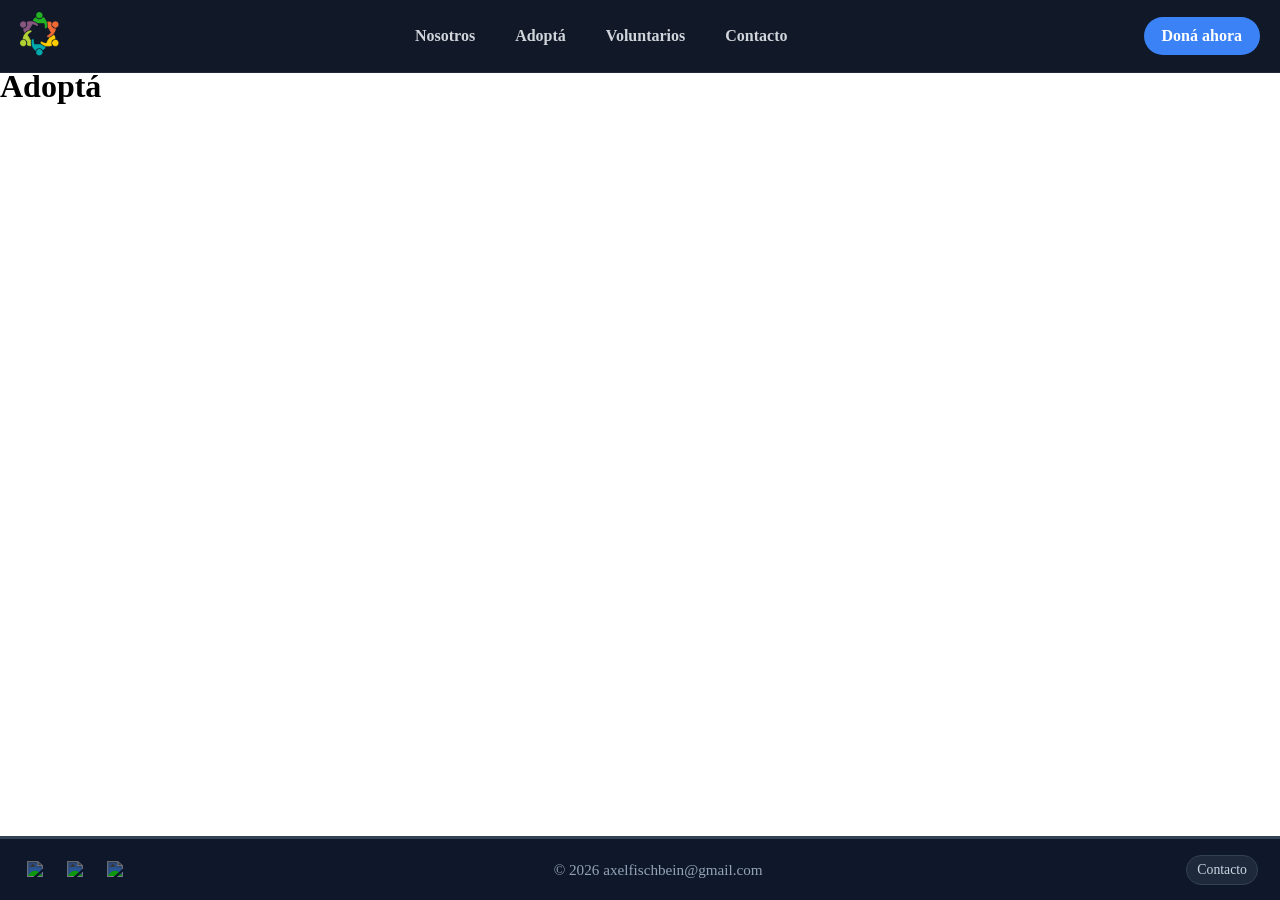
==== paginas/adopta.html @ b613b52f "cambios footer" ====
<!DOCTYPE html>
<html lang="es">
<head>
    <meta charset="UTF-8">
    <meta name="viewport" content="width=device-width, initial-scale=1.0">
    <title>Adoptá – ONG</title>
    <link rel="stylesheet" href="../componentes/menu-flex/styles.css">
    <link rel="stylesheet" href="../componentes/footer/styles.css">
</head>
<body>
    <div id="menu-root"></div>

    <main>
        <h1>Adoptá</h1>
    </main>

    <div id="footer-root"></div>

    <script type="module" src="../componentes/menu-flex/menu.js"></script>
    <script type="module">
        import { renderFooter } from '../componentes/footer/footer.js';
        renderFooter('footer-root');
    </script>
</body>
</html>
---- componentes/menu-flex/styles.css ----
* {
    margin: 0;
    padding: 0;
    box-sizing: border-box;
}

body {
    padding-top: 68px;
}

header {
    position: fixed;
    top: 0;
    left: 0;
    right: 0;
    z-index: 1000;
    min-width: 275px;
}

header nav {
    display: flex;
    align-items: center;
    justify-content: space-between;
    padding: 12px 20px;
    background-color: #111827;
    border-bottom: 1px solid #1f2937;
    position: relative;
    gap: 24px;
    min-width: 275px;
}

.menu-toggle {
    display: none;
    width: 44px;
    height: 44px;
    border: 0;
    background: transparent;
    padding: 0;
    cursor: pointer;
    align-items: center;
    justify-content: center;
    flex-direction: column;
    gap: 5px;
}

.menu-toggle span {
    display: block;
    width: 24px;
    height: 2px;
    background: #e5e7eb;
    border-radius: 999px;
}

.menu-logo img {
    height: 44px;
}

.menu-spacer {
    display: none;
}

.menu-panel {
    display: flex;
    align-items: center;
    gap: 28px;
    margin-left: auto;
}

.menu-cta {
    margin-left: auto;
}

.menu-links {
    display: flex;
    gap: 28px;
    list-style: none;
    align-items: center;
}

.menu-links li a {
    text-decoration: none;
    color: #d1d5db;
    font-weight: 600;
    padding: 8px 6px;
    transition: color 0.2s;
}

.menu-links li a:hover {
    color: #ffffff;
}

.menu-cta .donate-btn {
    display: inline-block;
    background: #3b82f6;
    color: #fff;
    padding: 10px 18px;
    border-radius: 24px;
    text-decoration: none;
    font-weight: 600;
    transition: background 0.2s;
}

.menu-cta .donate-btn:hover {
    background: #2563eb;
}

@media (max-width: 700px) {
    header nav {
        display: grid;
        grid-template-columns: 44px 1fr max-content;
        grid-template-areas:
            "toggle logo cta"
            "panel panel panel";
        align-items: center;
        gap: 0;
        padding: 10px 10px 8px;
    }

    .menu-toggle {
        display: inline-flex;
        grid-area: toggle;
    }

    .menu-logo {
        grid-area: logo;
        justify-self: center;
    }

    .menu-logo img {
        height: 40px;
    }

    .menu-spacer {
        display: none;
    }

    .menu-panel {
        grid-area: panel;
        display: none;
        width: 100%;
        margin-top: 12px;
        flex-direction: column;
        align-items: stretch;
        gap: 14px;
        padding-top: 12px;
        border-top: 1px solid #1f2937;
    }

    .menu-cta {
        grid-area: cta;
        margin-left: 0;
        justify-self: end;
        align-self: center;
        display: flex;
        align-items: center;
    }

    .menu-cta .donate-btn {
        min-width: 0;
    }

    .menu-open .menu-panel {
        display: flex;
    }

    .menu-links {
        flex-direction: column;
        align-items: stretch;
        gap: 8px;
    }

    .menu-links li a {
        display: block;
        padding: 10px 0;
    }

}

@media (min-width: 701px) {
    .menu-panel {
        display: flex !important;
    }
}
---- componentes/footer/styles.css ----
.has-footer-bar {
    min-height: 100vh;
    display: flex;
    flex-direction: column;
}

.has-footer-bar #footer-root {
    margin-top: auto;
    width: 100%;
}

.has-footer-bar.tabla-page,
.has-footer-bar.about-page {
    padding-bottom: 0;
}

.has-footer-bar.resultado {
    min-height: 100vh;
}

.has-footer-bar.resultado #footer-root {
    margin-top: auto;
}

.site-footer {
    color: #cbd5e1;
    background-color: #0f172a;
}

.footer-bottom {
    position: static;
    border-top: 3px solid #334155;
    background-color: #0f172a;
    min-height: 64px;
    padding: 10px 22px;
    display: flex;
    flex-direction: row;
    align-items: center;
    justify-content: space-between;
    gap: 12px;
}

.footer-social {
    display: flex;
    align-items: center;
    gap: 12px;
}

.footer-social a {
    text-decoration: none;
    color: #94a3b8;
    font-weight: 700;
    width: 28px;
    height: 28px;
    display: inline-flex;
    align-items: center;
    justify-content: center;
}

.footer-social a img {
    width: 18px;
    height: 18px;
    display: block;
    filter: invert(80%) sepia(5%) saturate(500%) hue-rotate(180deg) brightness(95%) contrast(90%);
}

.footer-copy {
    margin: 0;
    text-align: center;
    color: #94a3b8;
    font-size: 0.95rem;
}

.footer-stores {
    display: flex;
    justify-content: flex-end;
    align-items: center;
    gap: 8px;
}

.footer-stores a {
    text-decoration: none;
    color: #cbd5e1;
    font-size: 0.86rem;
    border: 1px solid #334155;
    border-radius: 999px;
    padding: 6px 10px;
    background-color: #1e293b;
}

@media (max-width: 700px) {
    .footer-bottom {
        flex-direction: column;
        align-items: center;
        text-align: center;
        padding: 10px 12px 12px;
    }
}
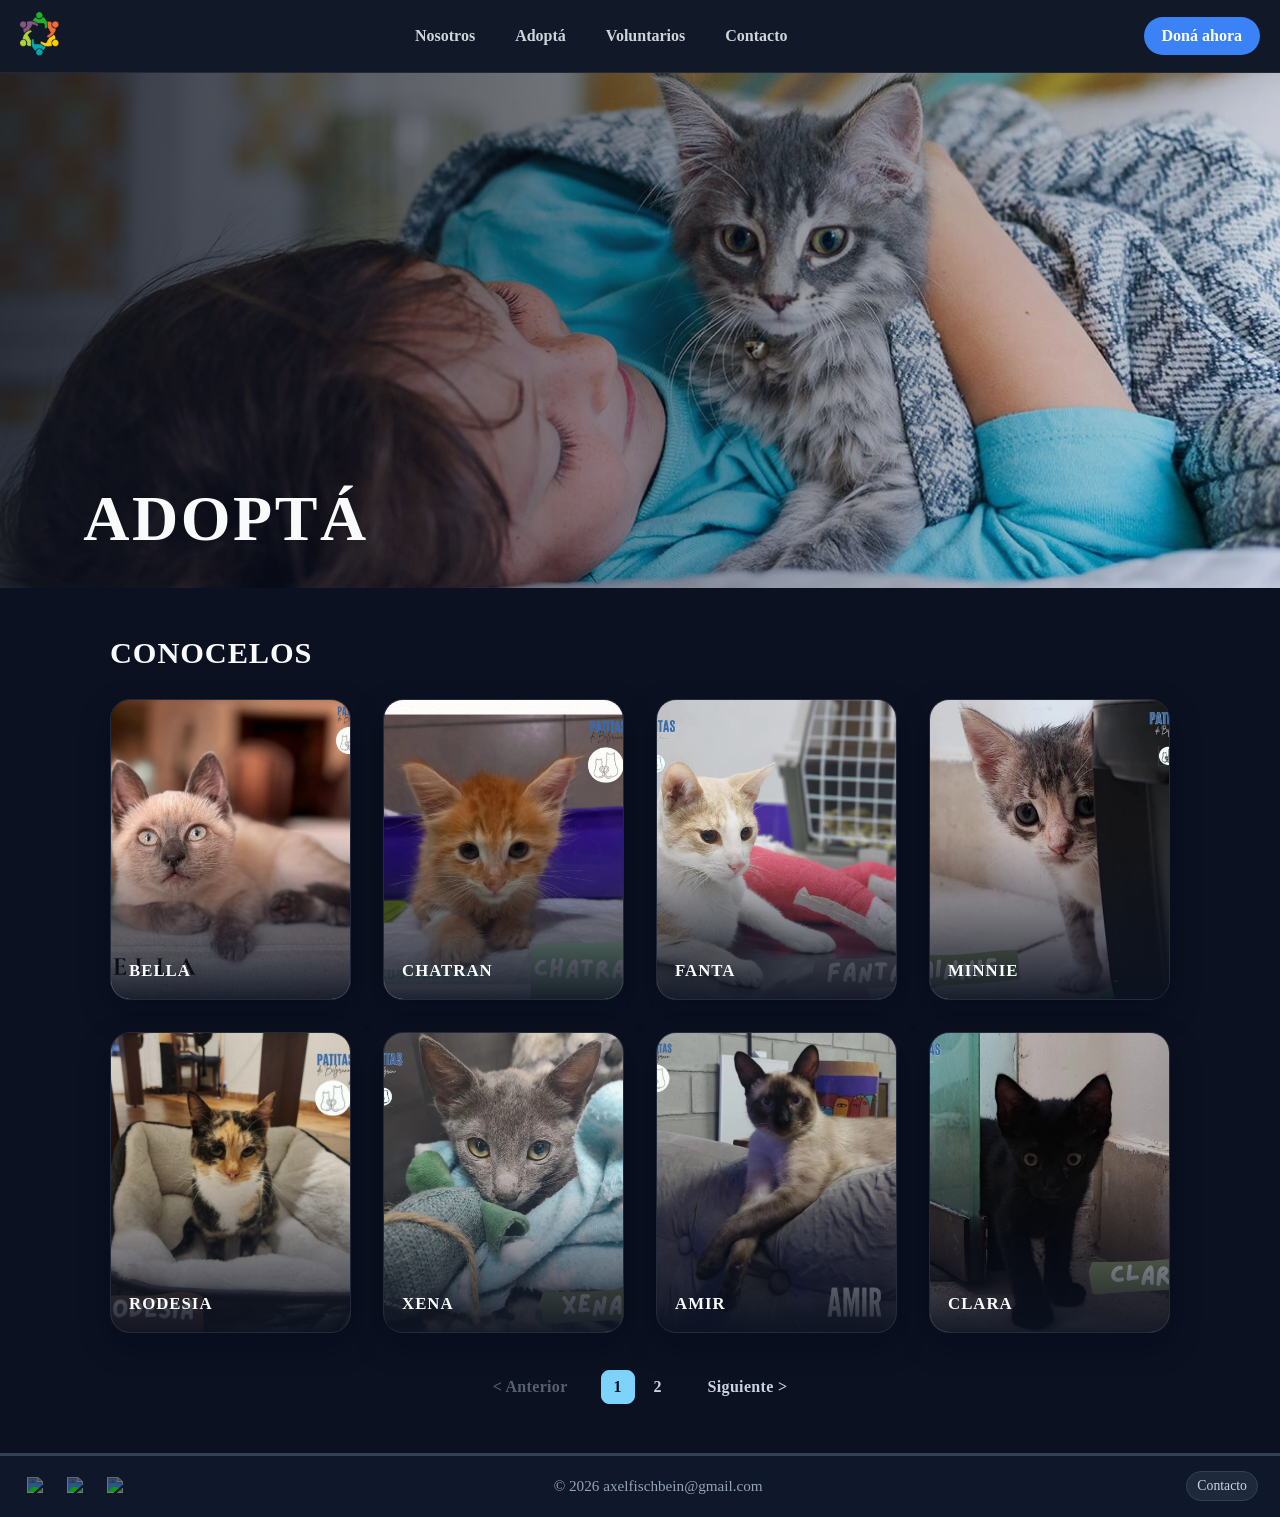
==== commit 57a22ae3: "cambios adopta" ====
--- a/paginas/adopta.html
+++ b/paginas/adopta.html
@@ -6,18 +6,34 @@
     <title>Adoptá – ONG</title>
     <link rel="stylesheet" href="../componentes/menu-flex/styles.css">
     <link rel="stylesheet" href="../componentes/footer/styles.css">
+    <link rel="stylesheet" href="../componentes/banner/styles.css">
+    <link rel="stylesheet" href="../componentes/conocelos/styles.css">
+    <link rel="stylesheet" href="style.css">
 </head>
 <body>
     <div id="menu-root"></div>
 
+    <div id="banner-root"></div>
+
     <main>
-        <h1>Adoptá</h1>
+        
+
+        <div id="conocelos-root"></div>
     </main>
 
     <div id="footer-root"></div>
 
     <script type="module" src="../componentes/menu-flex/menu.js"></script>
     <script type="module">
+        import { renderBanner } from '../componentes/banner/banner.js';
+        renderBanner('#banner-root', { image: 'img/banner_adopta.jpg', title: 'Adoptá' });
+    </script>
+    <script type="module">
+        import { renderConocelos } from '../componentes/conocelos/conocelos.js';
+        import { perfiles } from './adopcion/perfiles.js';
+        renderConocelos('#conocelos-root', { perfiles, title: 'Conocelos' });
+    </script>
+    <script type="module">
         import { renderFooter } from '../componentes/footer/footer.js';
         renderFooter('footer-root');
     </script>
--- a/componentes/menu-flex/styles.css
+++ b/componentes/menu-flex/styles.css
@@ -6,6 +6,7 @@
 
 body {
     padding-top: 68px;
+    background-color: #0b1120;
 }
 
 header {
--- a/componentes/banner/styles.css
+++ b/componentes/banner/styles.css
@@ -0,0 +1,37 @@
+.hero-banner {
+    position: relative;
+    width: 100%;
+    height: clamp(280px, 42vw, 520px);
+    overflow: hidden;
+}
+
+.hero-banner-img {
+    width: 100%;
+    height: 100%;
+    object-fit: cover;
+    display: block;
+}
+
+.hero-banner::after {
+    content: "";
+    position: absolute;
+    inset: 0;
+    background: linear-gradient(90deg, rgba(11, 17, 32, 0.8) 0%, rgba(11, 17, 32, 0.4) 55%, rgba(11, 17, 32, 0.1) 100%);
+}
+
+.hero-banner-text {
+    position: absolute;
+    left: 0;
+    bottom: 0;
+    z-index: 1;
+    padding: 32px clamp(24px, 6.5vw, 90px);
+}
+
+.hero-banner-text h2 {
+    margin: 0;
+    color: #f8fafc;
+    font-size: clamp(2.4rem, 7vw, 4rem);
+    font-weight: 800;
+    text-transform: uppercase;
+    letter-spacing: 0.04em;
+}
--- a/componentes/conocelos/styles.css
+++ b/componentes/conocelos/styles.css
@@ -0,0 +1,224 @@
+.conocelos {
+    max-width: 1100px;
+    margin: 48px auto;
+    padding: 0 20px;
+}
+
+.conocelos h2 {
+    color: #f8fafc;
+    font-size: clamp(1.4rem, 3vw, 1.9rem);
+    text-transform: uppercase;
+    letter-spacing: 0.03em;
+    margin: 0 0 28px;
+}
+
+.conocelos-grid {
+    display: grid;
+    grid-template-columns: repeat(auto-fill, minmax(240px, 1fr));
+    gap: 32px;
+}
+
+.conocelos-item {
+    position: relative;
+    display: block;
+    border-radius: 20px;
+    overflow: hidden;
+    background: transparent;
+    border: 1px solid rgba(148, 163, 184, 0.18);
+    padding: 0;
+    cursor: pointer;
+    color: inherit;
+    font: inherit;
+    box-shadow: 0 12px 30px rgba(2, 6, 23, 0.35);
+    transition: transform 0.25s ease, box-shadow 0.25s ease, border-color 0.25s ease;
+}
+
+.conocelos-item img {
+    display: block;
+    width: 100%;
+    aspect-ratio: 4 / 5;
+    object-fit: cover;
+    transition: transform 0.4s ease;
+}
+
+.conocelos-item::after {
+    content: "";
+    position: absolute;
+    inset: 0;
+    background: linear-gradient(180deg, rgba(11, 17, 32, 0) 45%, rgba(11, 17, 32, 0.92) 100%);
+}
+
+.conocelos-item span {
+    position: absolute;
+    left: 0;
+    right: 0;
+    bottom: 0;
+    z-index: 1;
+    padding: 18px;
+    color: #f8fafc;
+    font-weight: 800;
+    letter-spacing: 0.06em;
+    text-transform: uppercase;
+    font-size: 1.05rem;
+    text-align: left;
+}
+
+.conocelos-item:hover,
+.conocelos-item:focus-visible {
+    transform: translateY(-6px);
+    border-color: rgba(125, 211, 252, 0.5);
+    box-shadow: 0 20px 45px rgba(2, 6, 23, 0.5), 0 0 0 1px rgba(125, 211, 252, 0.25);
+}
+
+.conocelos-item:hover img,
+.conocelos-item:focus-visible img {
+    transform: scale(1.07);
+}
+
+.conocelos-pagination {
+    display: flex;
+    align-items: center;
+    justify-content: center;
+    flex-wrap: wrap;
+    gap: 18px;
+    margin-top: 36px;
+}
+
+.conocelos-page-numbers {
+    display: flex;
+    align-items: center;
+    gap: 6px;
+}
+
+.conocelos-page-nav,
+.conocelos-page-number {
+    background: transparent;
+    border: 1px solid transparent;
+    color: #cbd5e1;
+    font: inherit;
+    font-weight: 600;
+    cursor: pointer;
+    border-radius: 8px;
+    transition: color 0.2s ease, border-color 0.2s ease, background 0.2s ease;
+}
+
+.conocelos-page-nav {
+    padding: 8px 14px;
+    letter-spacing: 0.02em;
+}
+
+.conocelos-page-nav:hover:not(:disabled) {
+    color: #f8fafc;
+    border-color: rgba(125, 211, 252, 0.35);
+}
+
+.conocelos-page-nav:disabled {
+    opacity: 0.4;
+    cursor: default;
+}
+
+.conocelos-page-number {
+    width: 34px;
+    height: 34px;
+    display: inline-flex;
+    align-items: center;
+    justify-content: center;
+    padding: 0;
+}
+
+.conocelos-page-number:hover {
+    color: #f8fafc;
+    border-color: rgba(148, 163, 184, 0.3);
+}
+
+.conocelos-page-number.active {
+    color: #0b1120;
+    background: #7dd3fc;
+    border-color: #7dd3fc;
+}
+
+.conocelos-overlay {
+    position: fixed;
+    inset: 0;
+    z-index: 1100;
+    background: rgba(5, 8, 22, 0.78);
+    display: flex;
+    align-items: center;
+    justify-content: center;
+    padding: 20px;
+}
+
+.conocelos-overlay[hidden] {
+    display: none;
+}
+
+.conocelos-modal {
+    position: relative;
+    width: min(880px, 100%);
+    max-height: 88vh;
+    overflow-y: auto;
+    background: #111827;
+    border: 1px solid rgba(148, 163, 184, 0.18);
+    border-radius: 18px;
+    padding: 28px;
+    display: grid;
+    grid-template-columns: minmax(0, 320px) 1fr;
+    gap: 28px;
+}
+
+.conocelos-modal-close {
+    position: absolute;
+    top: 14px;
+    right: 14px;
+    width: 36px;
+    height: 36px;
+    border-radius: 50%;
+    border: 1px solid rgba(148, 163, 184, 0.25);
+    background: rgba(15, 23, 42, 0.6);
+    color: #e2e8f0;
+    font-size: 1.4rem;
+    line-height: 1;
+    cursor: pointer;
+}
+
+.conocelos-modal-close:hover {
+    color: #fff;
+    border-color: rgba(125, 211, 252, 0.45);
+}
+
+.conocelos-modal-img {
+    width: 100%;
+    height: 100%;
+    max-height: 360px;
+    object-fit: cover;
+    border-radius: 14px;
+    border: 1px solid rgba(148, 163, 184, 0.18);
+}
+
+.conocelos-modal-info h3 {
+    margin: 0 0 18px;
+    color: #f8fafc;
+    font-size: clamp(1.6rem, 4vw, 2.2rem);
+    text-transform: uppercase;
+    letter-spacing: 0.04em;
+}
+
+.conocelos-modal-info h4 {
+    margin: 0 0 6px;
+    color: #7dd3fc;
+    font-size: 1rem;
+    text-transform: uppercase;
+    letter-spacing: 0.03em;
+}
+
+.conocelos-modal-info p {
+    margin: 0 0 18px;
+    color: #cbd5e1;
+    line-height: 1.7;
+}
+
+@media (max-width: 700px) {
+    .conocelos-modal {
+        grid-template-columns: 1fr;
+    }
+}
--- a/paginas/style.css
+++ b/paginas/style.css
@@ -0,0 +1,54 @@
+.activities-section {
+    max-width: 1220px;
+    margin: 56px auto;
+    padding: 0 24px;
+    text-align: center;
+}
+
+.activities-section h2 {
+    color: #f8fafc;
+    font-size: clamp(1.5rem, 3.4vw, 2.2rem);
+    text-transform: uppercase;
+    letter-spacing: 0.03em;
+    margin: 0 0 42px;
+}
+
+.activities-grid {
+    display: grid;
+    grid-template-columns: repeat(auto-fit, minmax(200px, 1fr));
+    gap: 32px;
+}
+
+.activity-item {
+    display: flex;
+    flex-direction: column;
+    align-items: center;
+}
+
+.activity-icon {
+    width: 112px;
+    height: 112px;
+    border-radius: 50%;
+    background-color: rgba(125, 211, 252, 0.12);
+    border: 1px solid rgba(125, 211, 252, 0.25);
+    display: flex;
+    align-items: center;
+    justify-content: center;
+    font-size: 2.8rem;
+    margin-bottom: 18px;
+}
+
+.activity-item h3 {
+    color: #f8fafc;
+    font-size: 1.1rem;
+    text-transform: uppercase;
+    letter-spacing: 0.03em;
+    margin: 0 0 12px;
+}
+
+.activity-item p {
+    color: #cbd5e1;
+    font-size: 1rem;
+    line-height: 1.65;
+    margin: 0;
+}
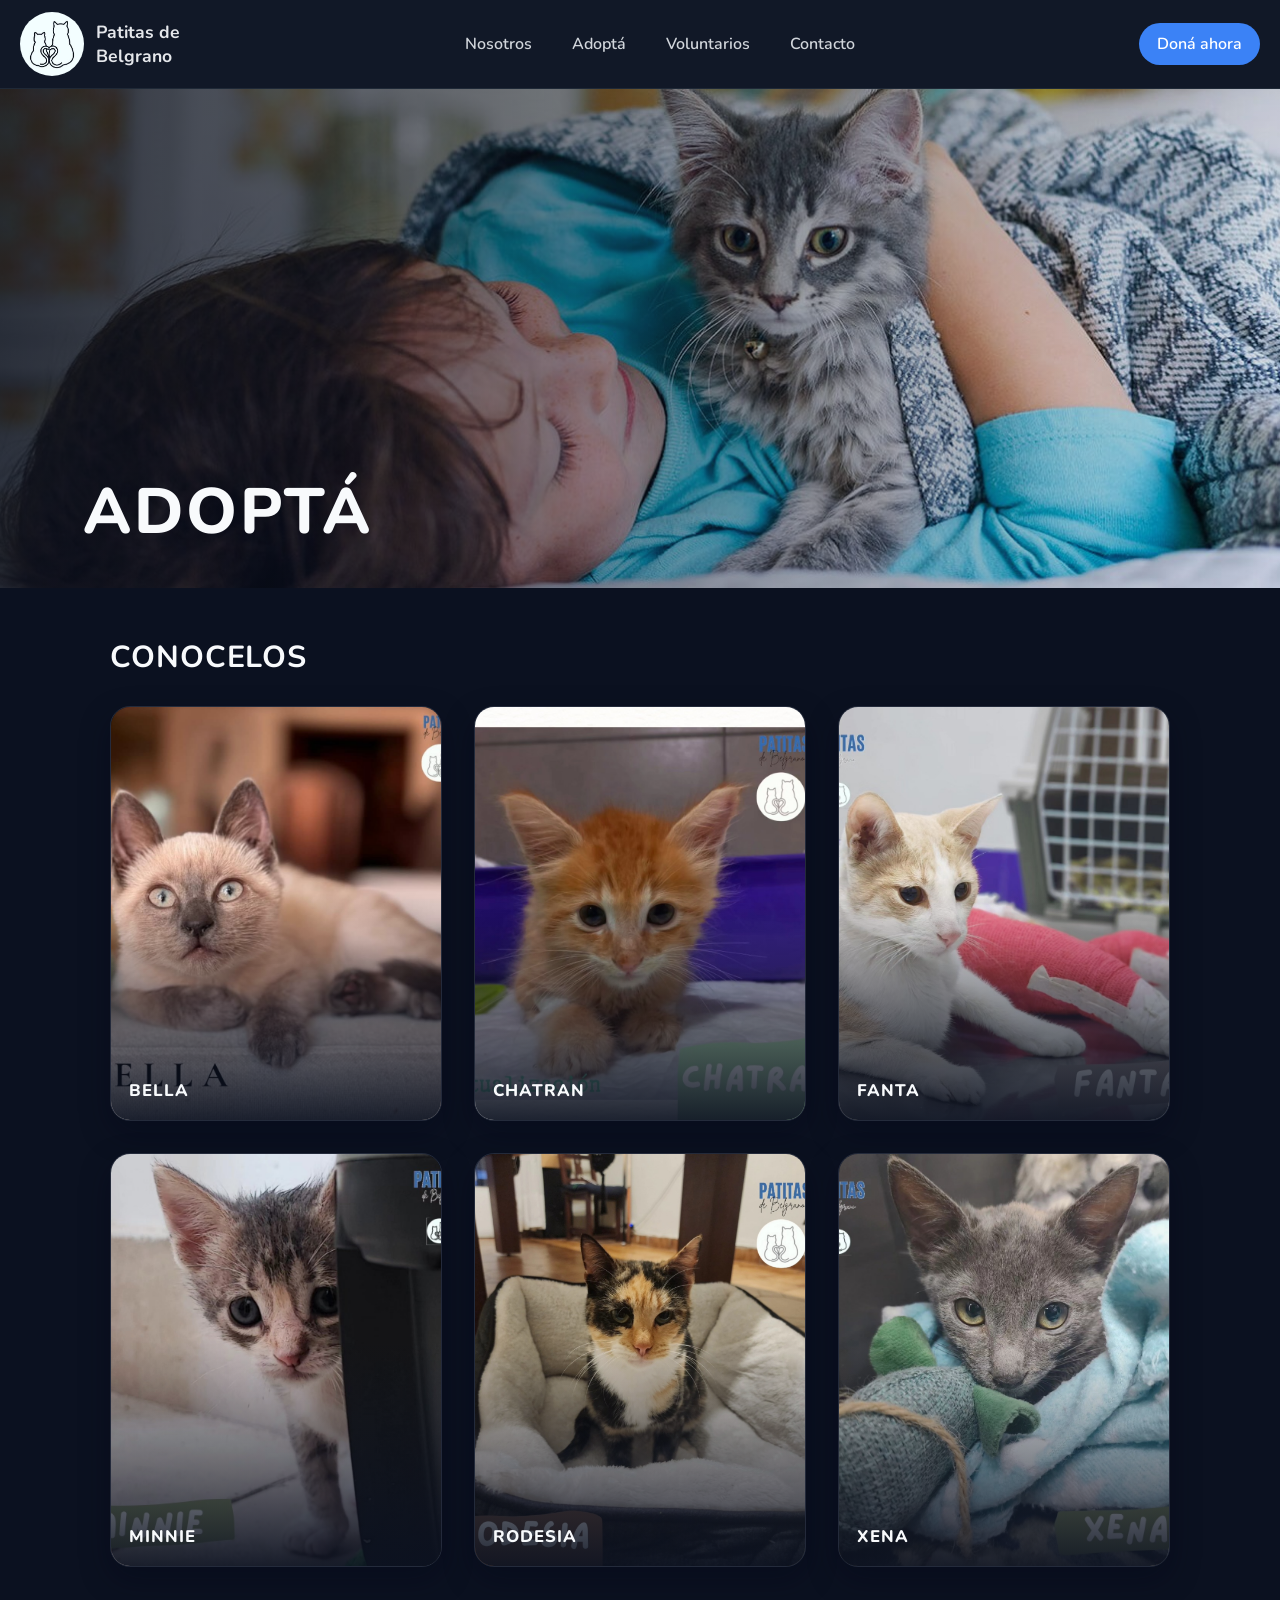
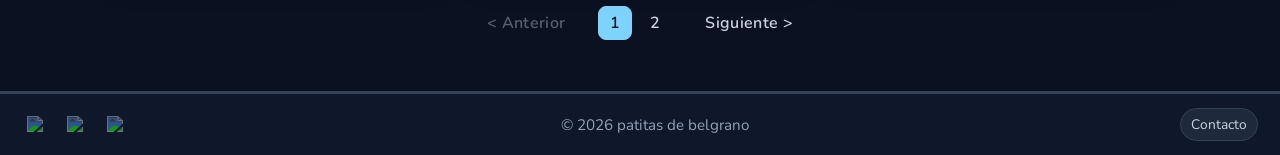
==== commit 78a78475: "cambios paginas" ====
--- a/paginas/adopta.html
+++ b/paginas/adopta.html
@@ -16,8 +16,6 @@
     <div id="banner-root"></div>
 
     <main>
-        
-
         <div id="conocelos-root"></div>
     </main>
 
--- a/componentes/menu-flex/styles.css
+++ b/componentes/menu-flex/styles.css
@@ -1,7 +1,10 @@
+@import url('https://fonts.googleapis.com/css2?family=Nunito:wght@400;600;700;800;900&display=swap');
+
 * {
     margin: 0;
     padding: 0;
     box-sizing: border-box;
+    font-family: 'Nunito', sans-serif;
 }
 
 body {
@@ -52,8 +55,31 @@
     border-radius: 999px;
 }
 
+.menu-logo {
+    display: flex;
+    align-items: center;
+    gap: 12px;
+}
+
+.menu-logo a {
+    display: flex;
+    align-items: center;
+    gap: 12px;
+    text-decoration: none;
+}
+
 .menu-logo img {
-    height: 44px;
+    height: 64px;
+    width: 64px;
+    border-radius: 50%;
+    object-fit: cover;
+}
+
+.menu-name {
+    color: #e5e7eb;
+    font-weight: 700;
+    font-size: 1.1rem;
+    display: block;
 }
 
 .menu-spacer {
@@ -129,6 +155,13 @@
 
     .menu-logo img {
         height: 40px;
+        width: 40px;
+        border-radius: 50%;
+        object-fit: cover;
+    }
+
+    .menu-name {
+        display: none;
     }
 
     .menu-spacer {
--- a/componentes/conocelos/styles.css
+++ b/componentes/conocelos/styles.css
@@ -14,7 +14,7 @@
 
 .conocelos-grid {
     display: grid;
-    grid-template-columns: repeat(auto-fill, minmax(240px, 1fr));
+    grid-template-columns: repeat(auto-fill, minmax(300px, 1fr));
     gap: 32px;
 }
 
@@ -217,6 +217,28 @@
     line-height: 1.7;
 }
 
+.conocelos-modal-adoptar {
+    display: inline-block;
+    margin-top: 8px;
+    background: #3b82f6;
+    color: #fff;
+    text-decoration: none;
+    padding: 14px 32px;
+    border-radius: 999px;
+    font-weight: 800;
+    font-size: 1rem;
+    letter-spacing: 0.04em;
+    text-transform: uppercase;
+    box-shadow: 0 4px 16px rgba(59, 130, 246, 0.4);
+    transition: background 0.2s, transform 0.2s, box-shadow 0.2s;
+}
+
+.conocelos-modal-adoptar:hover {
+    background: #2563eb;
+    transform: translateY(-2px);
+    box-shadow: 0 8px 24px rgba(59, 130, 246, 0.55);
+}
+
 @media (max-width: 700px) {
     .conocelos-modal {
         grid-template-columns: 1fr;
--- a/paginas/style.css
+++ b/paginas/style.css
@@ -15,35 +15,59 @@
 
 .activities-grid {
     display: grid;
-    grid-template-columns: repeat(auto-fit, minmax(200px, 1fr));
+    grid-template-columns: repeat(4, 1fr);
     gap: 32px;
+}
+
+@media (max-width: 1024px) {
+    .activities-grid {
+        grid-template-columns: repeat(2, 1fr);
+    }
+}
+
+@media (max-width: 768px) {
+    .activities-grid {
+        grid-template-columns: 1fr;
+    }
 }
 
 .activity-item {
     display: flex;
     flex-direction: column;
     align-items: center;
+    background-color: #111827;
+    border: 1px solid #1f2937;
+    border-radius: 12px;
+    padding: 24px;
+    text-align: left;
+    transition: border-color 0.2s;
+}
+
+.activity-item:hover {
+    border-color: #3b82f6;
 }
 
 .activity-icon {
-    width: 112px;
-    height: 112px;
+    width: 80px;
+    height: 80px;
     border-radius: 50%;
     background-color: rgba(125, 211, 252, 0.12);
     border: 1px solid rgba(125, 211, 252, 0.25);
     display: flex;
     align-items: center;
     justify-content: center;
-    font-size: 2.8rem;
-    margin-bottom: 18px;
+    font-size: 2.2rem;
+    margin-bottom: 16px;
+    flex-shrink: 0;
 }
 
 .activity-item h3 {
     color: #f8fafc;
-    font-size: 1.1rem;
+    font-size: 1rem;
     text-transform: uppercase;
     letter-spacing: 0.03em;
     margin: 0 0 12px;
+    text-align: center;
 }
 
 .activity-item p {
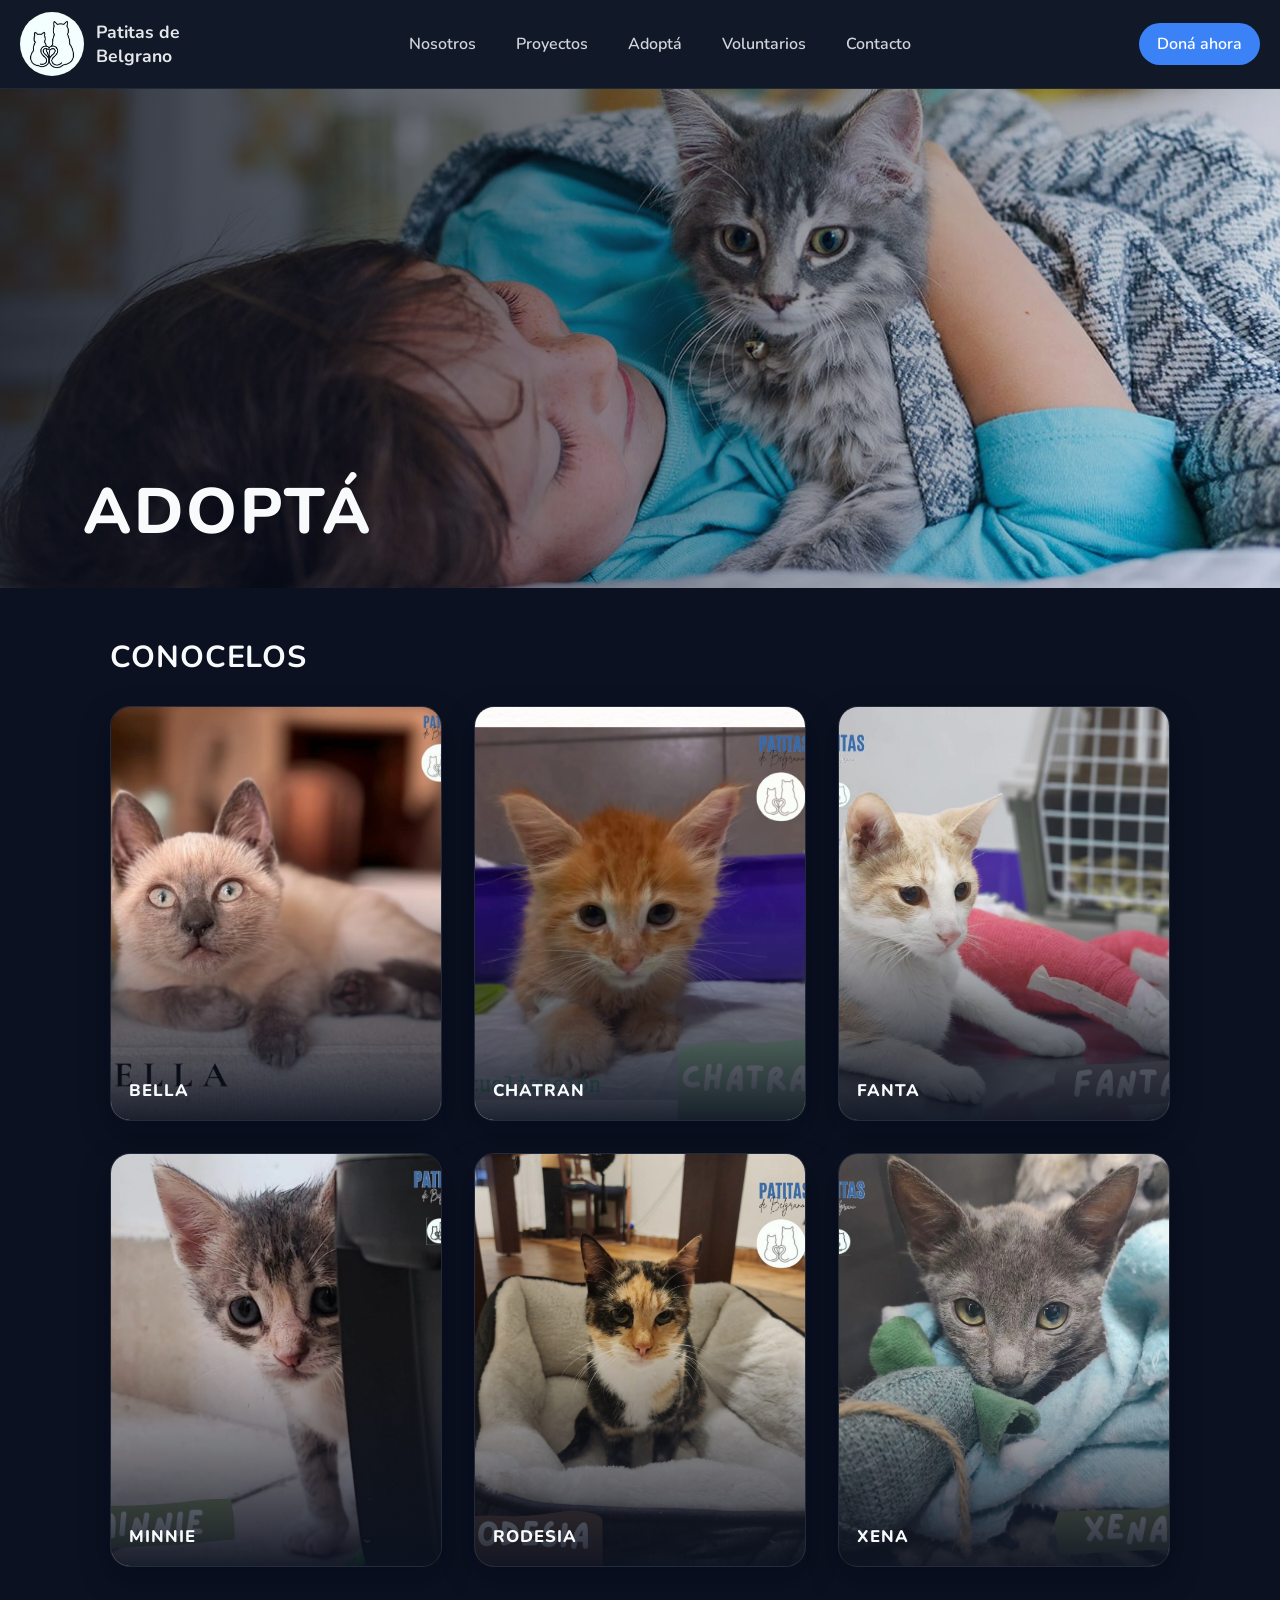
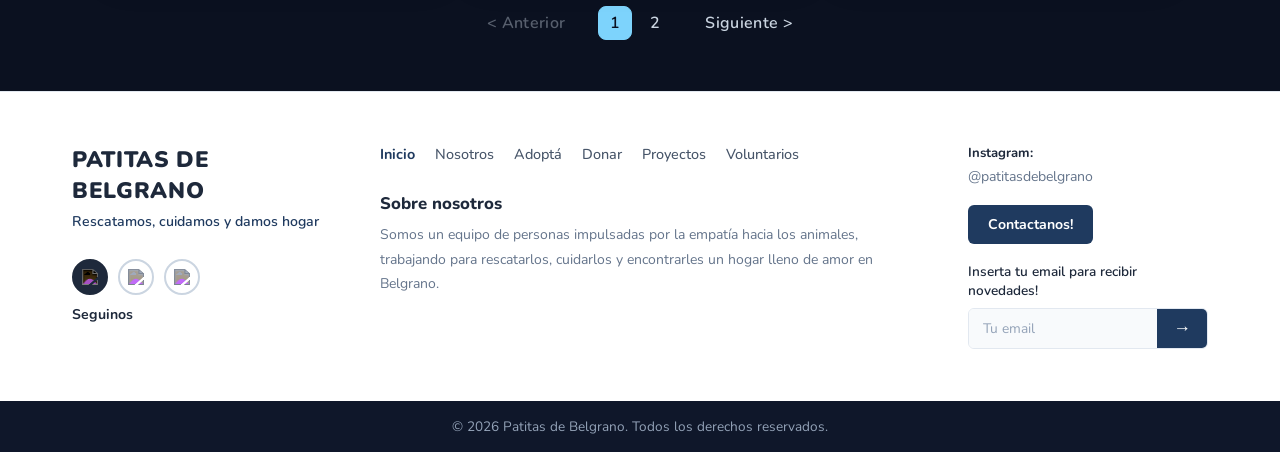
==== commit ec9079b8: "cambios email.js" ====
--- a/paginas/adopta.html
+++ b/paginas/adopta.html
@@ -35,5 +35,6 @@
         import { renderFooter } from '../componentes/footer/footer.js';
         renderFooter('footer-root');
     </script>
+    <script type="module" src="../scripts/sendemail.js"></script>
 </body>
 </html>
--- a/componentes/footer/styles.css
+++ b/componentes/footer/styles.css
@@ -22,77 +22,350 @@
     margin-top: auto;
 }
 
+/* ── Footer ── */
 .site-footer {
-    color: #cbd5e1;
-    background-color: #0f172a;
-}
-
-.footer-bottom {
-    position: static;
-    border-top: 3px solid #334155;
-    background-color: #0f172a;
-    min-height: 64px;
-    padding: 10px 22px;
-    display: flex;
-    flex-direction: row;
-    align-items: center;
-    justify-content: space-between;
-    gap: 12px;
-}
-
-.footer-social {
-    display: flex;
-    align-items: center;
-    gap: 12px;
-}
-
-.footer-social a {
-    text-decoration: none;
-    color: #94a3b8;
-    font-weight: 700;
-    width: 28px;
-    height: 28px;
+    background: #ffffff;
+    color: #1e293b;
+    border-top: 1px solid #e2e8f0;
+}
+
+.footer-main {
+    max-width: 1200px;
+    margin: 0 auto;
+    padding: 52px 32px;
+    display: grid;
+    grid-template-columns: 260px 1fr 240px;
+    gap: 48px;
+    align-items: start;
+}
+
+/* ── Brand column ── */
+.footer-brand-name {
+    font-size: 1.4rem;
+    font-weight: 900;
+    letter-spacing: 0.03em;
+    text-transform: uppercase;
+    margin: 0 0 6px;
+    color: #1e293b;
+}
+
+.footer-tagline {
+    color: #1f3a5f;
+    font-weight: 600;
+    font-size: 0.88rem;
+    margin: 0 0 28px;
+}
+
+.footer-social-row {
+    display: flex;
+    gap: 10px;
+    margin-bottom: 10px;
+}
+
+.footer-social-icon {
+    width: 36px;
+    height: 36px;
+    border-radius: 50%;
+    border: 2px solid #cbd5e1;
+    background: transparent;
     display: inline-flex;
     align-items: center;
     justify-content: center;
-}
-
-.footer-social a img {
-    width: 18px;
-    height: 18px;
+    text-decoration: none;
+    transition: border-color 0.2s, background 0.2s;
+}
+
+.footer-social-icon--filled {
+    background: #1e293b;
+    border-color: #1e293b;
+}
+
+.footer-social-icon img {
+    width: 17px;
+    height: 17px;
     display: block;
-    filter: invert(80%) sepia(5%) saturate(500%) hue-rotate(180deg) brightness(95%) contrast(90%);
-}
-
-.footer-copy {
+    filter: invert(35%) sepia(10%) saturate(400%) hue-rotate(180deg);
+}
+
+.footer-social-icon--filled img {
+    filter: invert(1);
+}
+
+.footer-social-icon:hover {
+    background: #1f3a5f;
+    border-color: #1f3a5f;
+}
+
+.footer-social-icon:hover img {
+    filter: invert(1);
+}
+
+.footer-follow-label {
+    font-weight: 700;
+    font-size: 0.88rem;
+    color: #1e293b;
     margin: 0;
+}
+
+/* ── Nav column ── */
+.footer-nav-links {
+    display: flex;
+    flex-wrap: wrap;
+    gap: 6px 20px;
+    margin-bottom: 28px;
+}
+
+.footer-nav-links a {
+    text-decoration: none;
+    color: #475569;
+    font-size: 0.9rem;
+    font-weight: 500;
+    transition: color 0.2s;
+}
+
+.footer-nav-links a:first-child {
+    color: #1f3a5f;
+    font-weight: 700;
+}
+
+.footer-nav-links a:hover {
+    color: #1f3a5f;
+    font-weight: 600;
+}
+
+.footer-about-title {
+    font-size: 1.05rem;
+    font-weight: 800;
+    margin: 0 0 8px;
+    color: #1e293b;
+}
+
+.footer-about-text {
+    color: #64748b;
+    font-size: 0.875rem;
+    line-height: 1.75;
+    margin: 0;
+}
+
+/* ── Contact column ── */
+.footer-contact-item {
+    margin-bottom: 18px;
+}
+
+.footer-contact-label {
+    display: block;
+    font-weight: 700;
+    font-size: 0.82rem;
+    color: #1e293b;
+    margin-bottom: 3px;
+}
+
+.footer-contact-item a {
+    color: #64748b;
+    text-decoration: none;
+    font-size: 0.88rem;
+    transition: color 0.2s;
+}
+
+.footer-contact-item a:hover {
+    color: #1f3a5f;
+}
+
+.footer-contact-top {
+    display: flex;
+    flex-direction: column;
+    align-items: flex-start;
+    width: 100%;
+    margin-bottom: 18px;
+}
+
+.footer-contact-btn {
+    display: inline-block;
+    margin-bottom: 0;
+    padding: 10px 20px;
+    background: #1f3a5f;
+    color: #ffffff;
+    text-decoration: none;
+    font-size: 0.88rem;
+    font-weight: 700;
+    border-radius: 6px;
+    transition: background 0.2s, transform 0.15s;
+}
+
+.footer-contact-btn:hover {
+    background: #2e5080;
+    transform: translateY(-1px);
+}
+
+.footer-newsletter-label {
+    font-size: 0.85rem;
+    font-weight: 600;
+    color: #1e293b;
+    margin: 0 0 8px;
+}
+
+.footer-newsletter {
+    display: flex;
+    margin-top: 8px;
+    border: 1px solid #e2e8f0;
+    border-radius: 6px;
+    overflow: hidden;
+}
+
+.footer-newsletter-input {
+    flex: 1;
+    border: none;
+    padding: 10px 14px;
+    font-size: 0.86rem;
+    background: #f8fafc;
+    color: #1e293b;
+    outline: none;
+    min-width: 0;
+}
+
+.footer-newsletter-input::placeholder {
+    color: #94a3b8;
+}
+
+.footer-newsletter-btn {
+    background: #1f3a5f;
+    color: #fff;
+    border: none;
+    padding: 10px 16px;
+    cursor: pointer;
+    font-size: 1.1rem;
+    line-height: 1;
+    transition: background 0.2s;
+    flex-shrink: 0;
+}
+
+.footer-newsletter-btn:hover {
+    background: #2e5080;
+}
+
+/* ── Bottom bar ── */
+.footer-bar {
+    background: #0f172a;
+    color: #94a3b8;
     text-align: center;
-    color: #94a3b8;
-    font-size: 0.95rem;
-}
-
-.footer-stores {
-    display: flex;
-    justify-content: flex-end;
-    align-items: center;
-    gap: 8px;
-}
-
-.footer-stores a {
-    text-decoration: none;
-    color: #cbd5e1;
-    font-size: 0.86rem;
-    border: 1px solid #334155;
-    border-radius: 999px;
-    padding: 6px 10px;
-    background-color: #1e293b;
-}
-
-@media (max-width: 700px) {
-    .footer-bottom {
-        flex-direction: column;
+    padding: 16px 32px;
+    font-size: 0.85rem;
+}
+
+.footer-bar p {
+    margin: 0;
+}
+
+/* ── Responsive ── */
+@media (max-width: 900px) {
+    .footer-main {
+        grid-template-columns: 1fr;
+        padding: 24px 24px 20px;
+        gap: 0;
+    }
+
+    /* Brand: una sola fila compacta */
+    .footer-col--brand {
+        display: flex;
+        flex-direction: row;
         align-items: center;
-        text-align: center;
-        padding: 10px 12px 12px;
+        gap: 16px;
+        padding-bottom: 16px;
+        border-bottom: 1px solid #e2e8f0;
+        margin-bottom: 16px;
+    }
+
+    .footer-brand-text {
+        flex: 1;
+        min-width: 0;
+    }
+
+    .footer-brand-name {
+        font-size: 1rem;
+        margin: 0 0 2px;
+        white-space: nowrap;
+        overflow: hidden;
+        text-overflow: ellipsis;
+    }
+
+    .footer-tagline {
+        font-size: 0.78rem;
+        margin: 0;
+    }
+
+    .footer-social-row {
+        margin-bottom: 0;
+        flex-shrink: 0;
+    }
+
+    .footer-social-icon {
+        width: 28px;
+        height: 28px;
+    }
+
+    .footer-social-icon img {
+        width: 13px;
+        height: 13px;
+    }
+
+    .footer-follow-label {
+        display: none;
+    }
+
+    /* Nav: links todos en una fila que wrappea + ocultar "Sobre nosotros" */
+    .footer-col--nav {
+        padding-bottom: 16px;
+        border-bottom: 1px solid #e2e8f0;
+        margin-bottom: 16px;
+    }
+
+    .footer-nav-links {
+        display: flex;
+        flex-wrap: wrap;
+        gap: 6px 12px;
+        margin-bottom: 0;
+    }
+
+    .footer-nav-links a {
+        font-size: 0.82rem;
+    }
+
+    .footer-about-block {
+        display: none;
+    }
+
+    .footer-col--contact {
+        display: flex;
+        flex-wrap: wrap;
+        gap: 8px 24px;
+        align-items: center;
+    }
+
+    .footer-contact-top {
+        flex-direction: row;
+        justify-content: space-between;
+        align-items: center;
+    }
+
+    .footer-newsletter-label {
+        flex-basis: 100%;
+        margin: 4px 0 0;
+    }
+
+    .footer-contact-item {
+        margin-bottom: 10px;
+    }
+
+    .footer-contact-label {
+        font-size: 0.75rem;
+    }
+
+    .footer-contact-item a {
+        font-size: 0.8rem;
+    }
+
+    .footer-newsletter {
+        width: 100%;
+        margin-top: 0;
     }
 }
